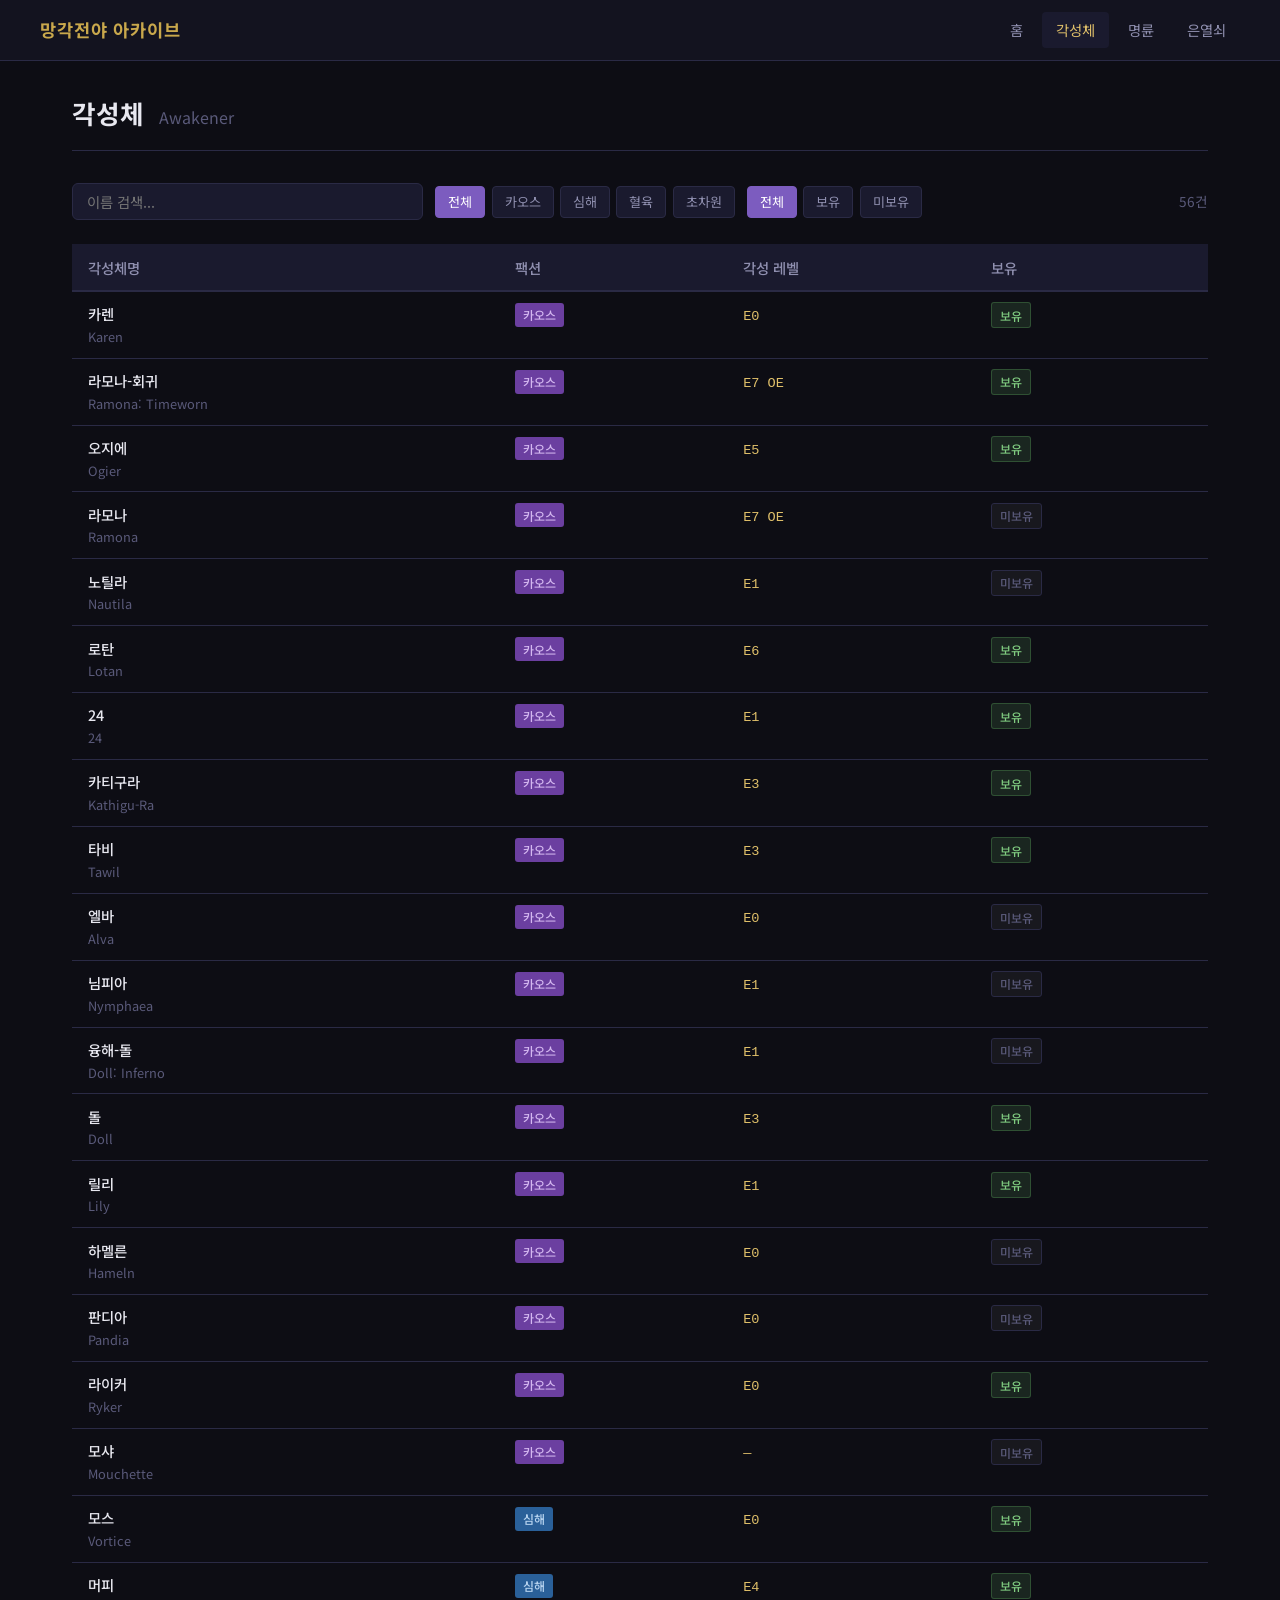
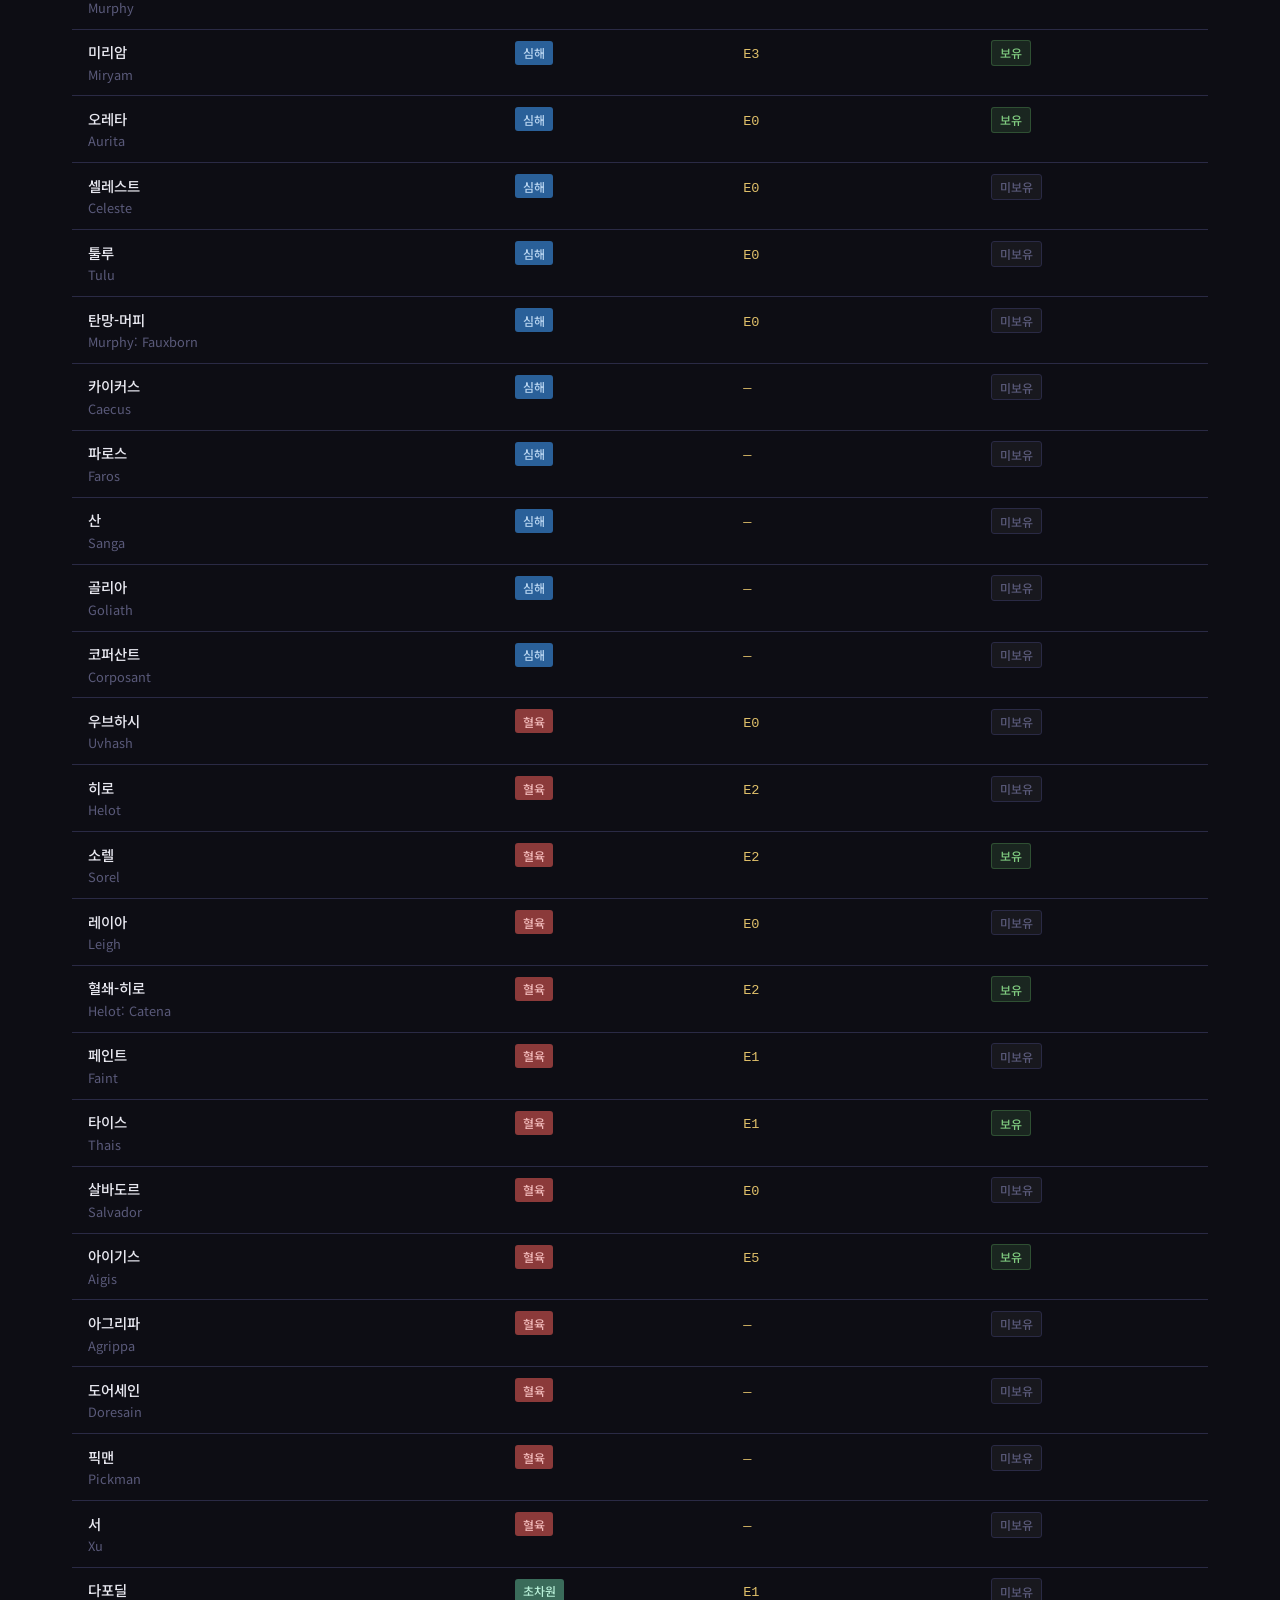
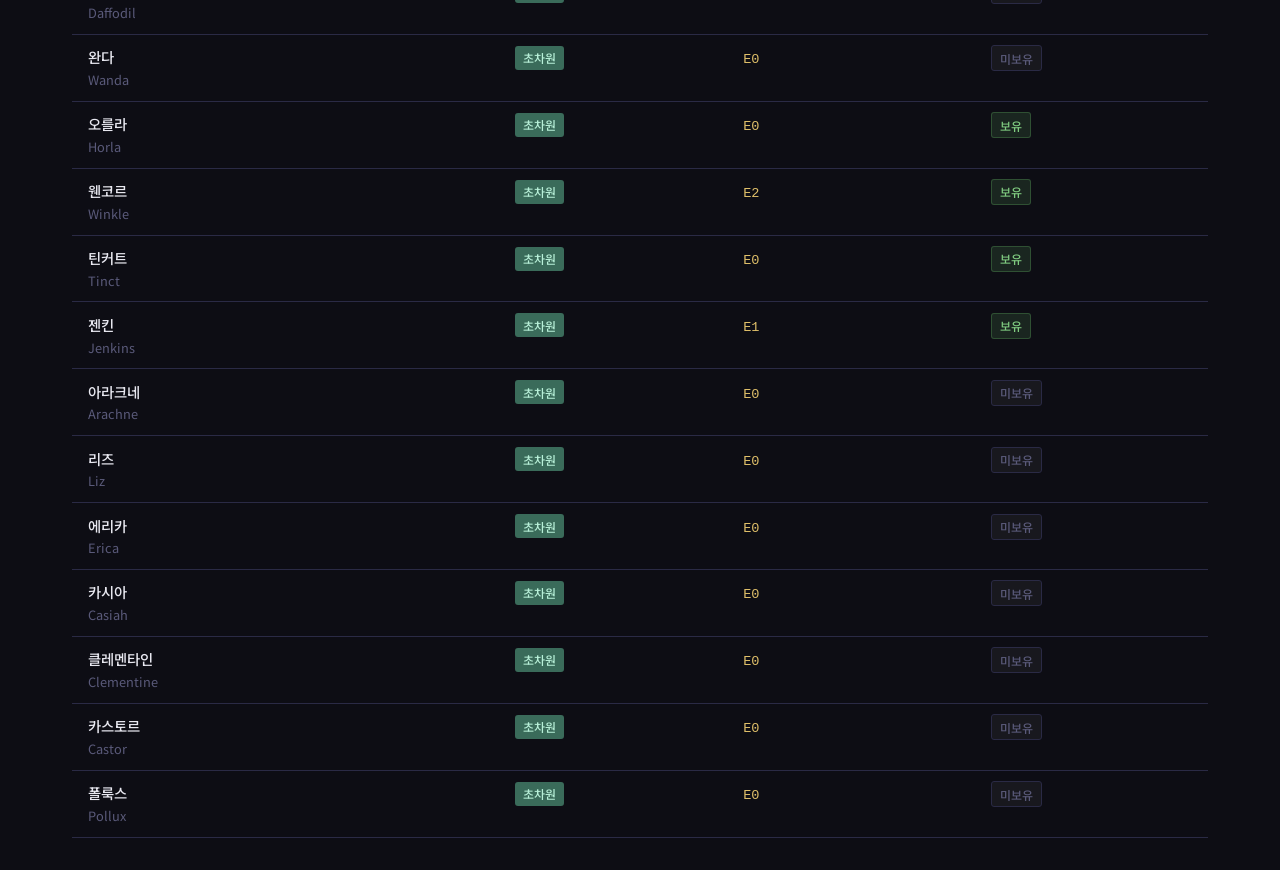
==== characters/index.html @ 93c53093 "INIT" ====
<!DOCTYPE html>
<html lang="ko">
<head>
  <meta charset="UTF-8">
  <meta name="viewport" content="width=device-width, initial-scale=1.0">
  <title>각성체 — 망각전야 아카이브</title>
  <link rel="stylesheet" href="../css/style.css">
</head>
<body>
  <header>
    <div class="header-inner">
      <a href="../index.html" class="site-title">망각전야 아카이브</a>
      <nav>
        <a href="../index.html">홈</a>
        <a href="../characters/index.html" class="active">각성체</a>
        <a href="../wheels/index.html">명륜</a>
        <a href="../keyflares/index.html">은열쇠</a>
      </nav>
    </div>
  </header>

  <main>
    <div class="page-header">
      <h1>각성체 <span>Awakener</span></h1>
    </div>

    <div class="filter-bar">
      <input type="text" id="search-input" placeholder="이름 검색...">
      <div class="filter-group faction-group">
        <button class="filter-btn active" data-value="all">전체</button>
        <button class="filter-btn" data-value="chaos">카오스</button>
        <button class="filter-btn" data-value="aequor">심해</button>
        <button class="filter-btn" data-value="caro">혈육</button>
        <button class="filter-btn" data-value="ultra">초차원</button>
      </div>
      <div class="filter-group owned-group">
        <button class="filter-btn active" data-value="all">전체</button>
        <button class="filter-btn" data-value="true">보유</button>
        <button class="filter-btn" data-value="false">미보유</button>
      </div>
      <span class="result-count" id="result-count"></span>
    </div>

    <div class="table-wrap">
      <table>
        <thead>
          <tr>
            <th>각성체명</th>
            <th>팩션</th>
            <th>각성 레벨</th>
            <th>보유</th>
          </tr>
        </thead>
        <tbody id="char-tbody"></tbody>
      </table>
    </div>
  </main>

  <script src="../data/characters.js"></script>
  <script src="../js/main.js"></script>
  <script>
    const tbody = document.getElementById('char-tbody');

    CHARACTERS.forEach(c => {
      const tr = document.createElement('tr');
      tr.dataset.faction = c.faction;
      tr.dataset.owned   = String(c.owned);

      const factionLabel = { chaos: '카오스', aequor: '심해', caro: '혈육', ultra: '초차원' }[c.faction];
      const factionTag   = `<span class="tag tag-${c.faction}">${factionLabel}</span>`;
      const ownedTag     = c.owned
        ? '<span class="tag tag-owned">보유</span>'
        : '<span class="tag tag-unowned">미보유</span>';

      tr.innerHTML = `
        <td>
          <div class="name-ko">${c.name}</div>
          <div class="name-en">${c.nameEn}</div>
        </td>
        <td>${factionTag}</td>
        <td><span class="enlighten">${c.enlighten}</span></td>
        <td>${ownedTag}</td>
      `;
      tbody.appendChild(tr);
    });

    setupSearch('search-input', 'char-tbody');
    setupFilterBtns('faction-group', 'char-tbody');
    setupFilterBtns('owned-group', 'char-tbody');
    applyFilters('char-tbody');
  </script>
</body>
</html>
---- css/style.css ----
@import url('https://fonts.googleapis.com/css2?family=Noto+Sans+KR:wght@300;400;500;700&display=swap');

:root {
  --bg-primary: #0d0d14;
  --bg-secondary: #13131f;
  --bg-card: #1a1a2e;
  --bg-card-hover: #1f1f38;
  --border-color: #2a2a45;
  --accent-purple: #7c5cbf;
  --accent-purple-light: #9b7de0;
  --accent-gold: #c9a84c;
  --accent-gold-light: #e0c06a;
  --text-primary: #e8e8f0;
  --text-secondary: #9090b0;
  --text-muted: #5a5a7a;
  --tag-chaos: #6b3fa0;
  --tag-aequor: #2a6099;
  --tag-caro: #8b3a3a;
  --tag-ultra: #3a6b5a;
  --tag-ssr: #c9a84c;
  --tag-sr: #8899aa;
  --tag-r: #7a8899;
}

* {
  margin: 0;
  padding: 0;
  box-sizing: border-box;
}

body {
  font-family: 'Noto Sans KR', sans-serif;
  background-color: var(--bg-primary);
  color: var(--text-primary);
  min-height: 100vh;
  line-height: 1.6;
}

a {
  color: inherit;
  text-decoration: none;
}

/* ── Header ── */
header {
  background: var(--bg-secondary);
  border-bottom: 1px solid var(--border-color);
  padding: 0 2rem;
  position: sticky;
  top: 0;
  z-index: 100;
}

.header-inner {
  max-width: 1200px;
  margin: 0 auto;
  display: flex;
  align-items: center;
  justify-content: space-between;
  height: 60px;
}

.site-title {
  font-size: 1.1rem;
  font-weight: 700;
  color: var(--accent-gold);
  letter-spacing: 0.05em;
}

nav {
  display: flex;
  gap: 0.25rem;
}

nav a {
  padding: 0.4rem 0.9rem;
  border-radius: 4px;
  font-size: 0.9rem;
  color: var(--text-secondary);
  transition: color 0.2s, background 0.2s;
}

nav a:hover,
nav a.active {
  color: var(--text-primary);
  background: var(--bg-card);
}

nav a.active {
  color: var(--accent-gold-light);
}

/* ── Main Layout ── */
main {
  max-width: 1200px;
  margin: 0 auto;
  padding: 2rem;
}

/* ── Page Header ── */
.page-header {
  margin-bottom: 2rem;
  padding-bottom: 1rem;
  border-bottom: 1px solid var(--border-color);
}

.page-header h1 {
  font-size: 1.6rem;
  font-weight: 700;
  color: var(--text-primary);
}

.page-header h1 span {
  font-size: 1rem;
  color: var(--text-muted);
  font-weight: 400;
  margin-left: 0.5rem;
}

/* ── Filters ── */
.filter-bar {
  display: flex;
  flex-wrap: wrap;
  gap: 0.75rem;
  margin-bottom: 1.5rem;
  align-items: center;
}

.filter-bar input[type="text"] {
  background: var(--bg-card);
  border: 1px solid var(--border-color);
  border-radius: 6px;
  color: var(--text-primary);
  font-family: inherit;
  font-size: 0.9rem;
  padding: 0.45rem 0.85rem;
  outline: none;
  min-width: 200px;
  transition: border-color 0.2s;
}

.filter-bar input[type="text"]:focus {
  border-color: var(--accent-purple);
}

.filter-group {
  display: flex;
  gap: 0.4rem;
  flex-wrap: wrap;
}

.filter-btn {
  background: var(--bg-card);
  border: 1px solid var(--border-color);
  border-radius: 4px;
  color: var(--text-secondary);
  cursor: pointer;
  font-family: inherit;
  font-size: 0.82rem;
  padding: 0.35rem 0.75rem;
  transition: all 0.2s;
}

.filter-btn:hover {
  border-color: var(--accent-purple);
  color: var(--text-primary);
}

.filter-btn.active {
  background: var(--accent-purple);
  border-color: var(--accent-purple);
  color: #fff;
}

.result-count {
  font-size: 0.85rem;
  color: var(--text-muted);
  margin-left: auto;
}

/* ── Table ── */
.table-wrap {
  overflow-x: auto;
}

table {
  width: 100%;
  border-collapse: collapse;
  font-size: 0.9rem;
}

thead tr {
  background: var(--bg-card);
  border-bottom: 2px solid var(--border-color);
}

thead th {
  color: var(--text-secondary);
  font-weight: 500;
  padding: 0.7rem 1rem;
  text-align: left;
  white-space: nowrap;
}

tbody tr {
  border-bottom: 1px solid var(--border-color);
  transition: background 0.15s;
}

tbody tr:hover {
  background: var(--bg-card-hover);
}

tbody td {
  padding: 0.65rem 1rem;
  vertical-align: top;
}

.name-ko {
  font-weight: 500;
  color: var(--text-primary);
}

.name-en {
  font-size: 0.8rem;
  color: var(--text-muted);
  margin-top: 0.1rem;
}

/* ── Tags / Badges ── */
.tag {
  display: inline-block;
  border-radius: 3px;
  font-size: 0.75rem;
  font-weight: 500;
  padding: 0.15rem 0.5rem;
  white-space: nowrap;
}

.tag-chaos   { background: var(--tag-chaos);  color: #d4b8f0; }
.tag-aequor  { background: var(--tag-aequor); color: #b8d4f0; }
.tag-caro    { background: var(--tag-caro);   color: #f0b8b8; }
.tag-ultra   { background: var(--tag-ultra);  color: #b8f0d8; }

.tag-ssr { background: rgba(201,168,76,0.2); color: var(--tag-ssr); border: 1px solid rgba(201,168,76,0.4); }
.tag-sr  { background: rgba(136,153,170,0.2); color: var(--tag-sr); border: 1px solid rgba(136,153,170,0.4); }
.tag-r   { background: rgba(122,136,153,0.15); color: var(--tag-r); border: 1px solid rgba(122,136,153,0.3); }

.tag-owned    { background: rgba(100,180,100,0.15); color: #80cc80; border: 1px solid rgba(100,180,100,0.3); }
.tag-unowned  { background: rgba(120,120,120,0.1);  color: var(--text-muted); border: 1px solid var(--border-color); }
.tag-exclusive { background: rgba(124,92,191,0.15); color: var(--accent-purple-light); border: 1px solid rgba(124,92,191,0.3); }

.enlighten {
  font-family: monospace;
  font-size: 0.85rem;
  color: var(--accent-gold-light);
  font-weight: 500;
}

.effect-text {
  font-size: 0.82rem;
  color: var(--text-secondary);
  line-height: 1.5;
  max-width: 500px;
}

/* ── Home ── */
.home-hero {
  text-align: center;
  padding: 4rem 2rem 3rem;
}

.home-hero h1 {
  font-size: 2.2rem;
  font-weight: 700;
  color: var(--accent-gold);
  margin-bottom: 0.5rem;
}

.home-hero p {
  color: var(--text-secondary);
  font-size: 1rem;
  margin-bottom: 0.25rem;
}

.home-cards {
  display: grid;
  grid-template-columns: repeat(auto-fit, minmax(260px, 1fr));
  gap: 1.25rem;
  max-width: 900px;
  margin: 2.5rem auto 0;
}

.home-card {
  background: var(--bg-card);
  border: 1px solid var(--border-color);
  border-radius: 8px;
  padding: 1.75rem 1.5rem;
  transition: border-color 0.2s, transform 0.2s;
  cursor: pointer;
}

.home-card:hover {
  border-color: var(--accent-purple);
  transform: translateY(-2px);
}

.home-card .card-icon {
  font-size: 1.8rem;
  margin-bottom: 0.75rem;
}

.home-card h2 {
  font-size: 1.1rem;
  font-weight: 700;
  color: var(--text-primary);
  margin-bottom: 0.25rem;
}

.home-card .card-en {
  font-size: 0.8rem;
  color: var(--text-muted);
  margin-bottom: 0.6rem;
}

.home-card p {
  font-size: 0.85rem;
  color: var(--text-secondary);
}

/* ── Hidden ── */
.hidden { display: none !important; }

/* ── Responsive ── */
@media (max-width: 768px) {
  header { padding: 0 1rem; }
  .header-inner { flex-wrap: wrap; height: auto; padding: 0.75rem 0; gap: 0.5rem; }
  nav a { padding: 0.3rem 0.6rem; font-size: 0.82rem; }
  main { padding: 1.25rem 1rem; }
  .page-header h1 { font-size: 1.3rem; }
  tbody td { padding: 0.55rem 0.75rem; }
  thead th { padding: 0.55rem 0.75rem; }
}
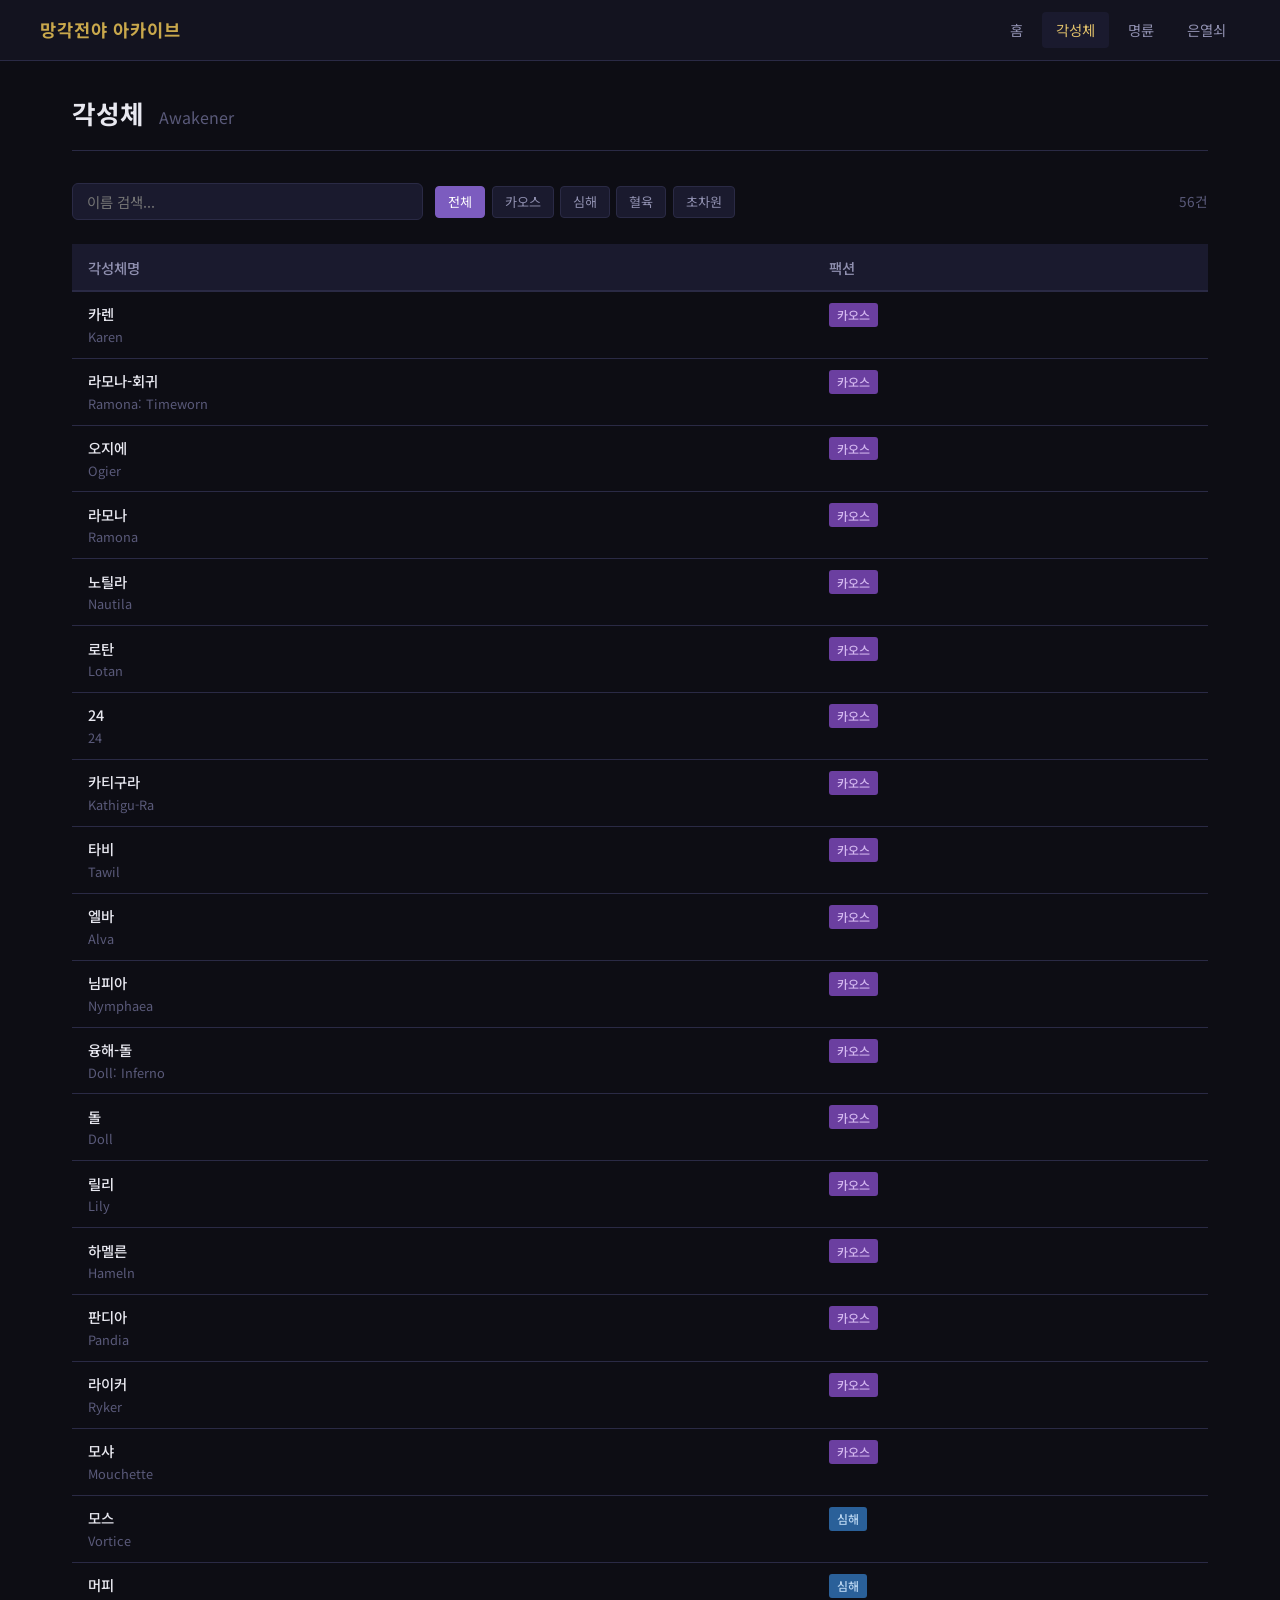
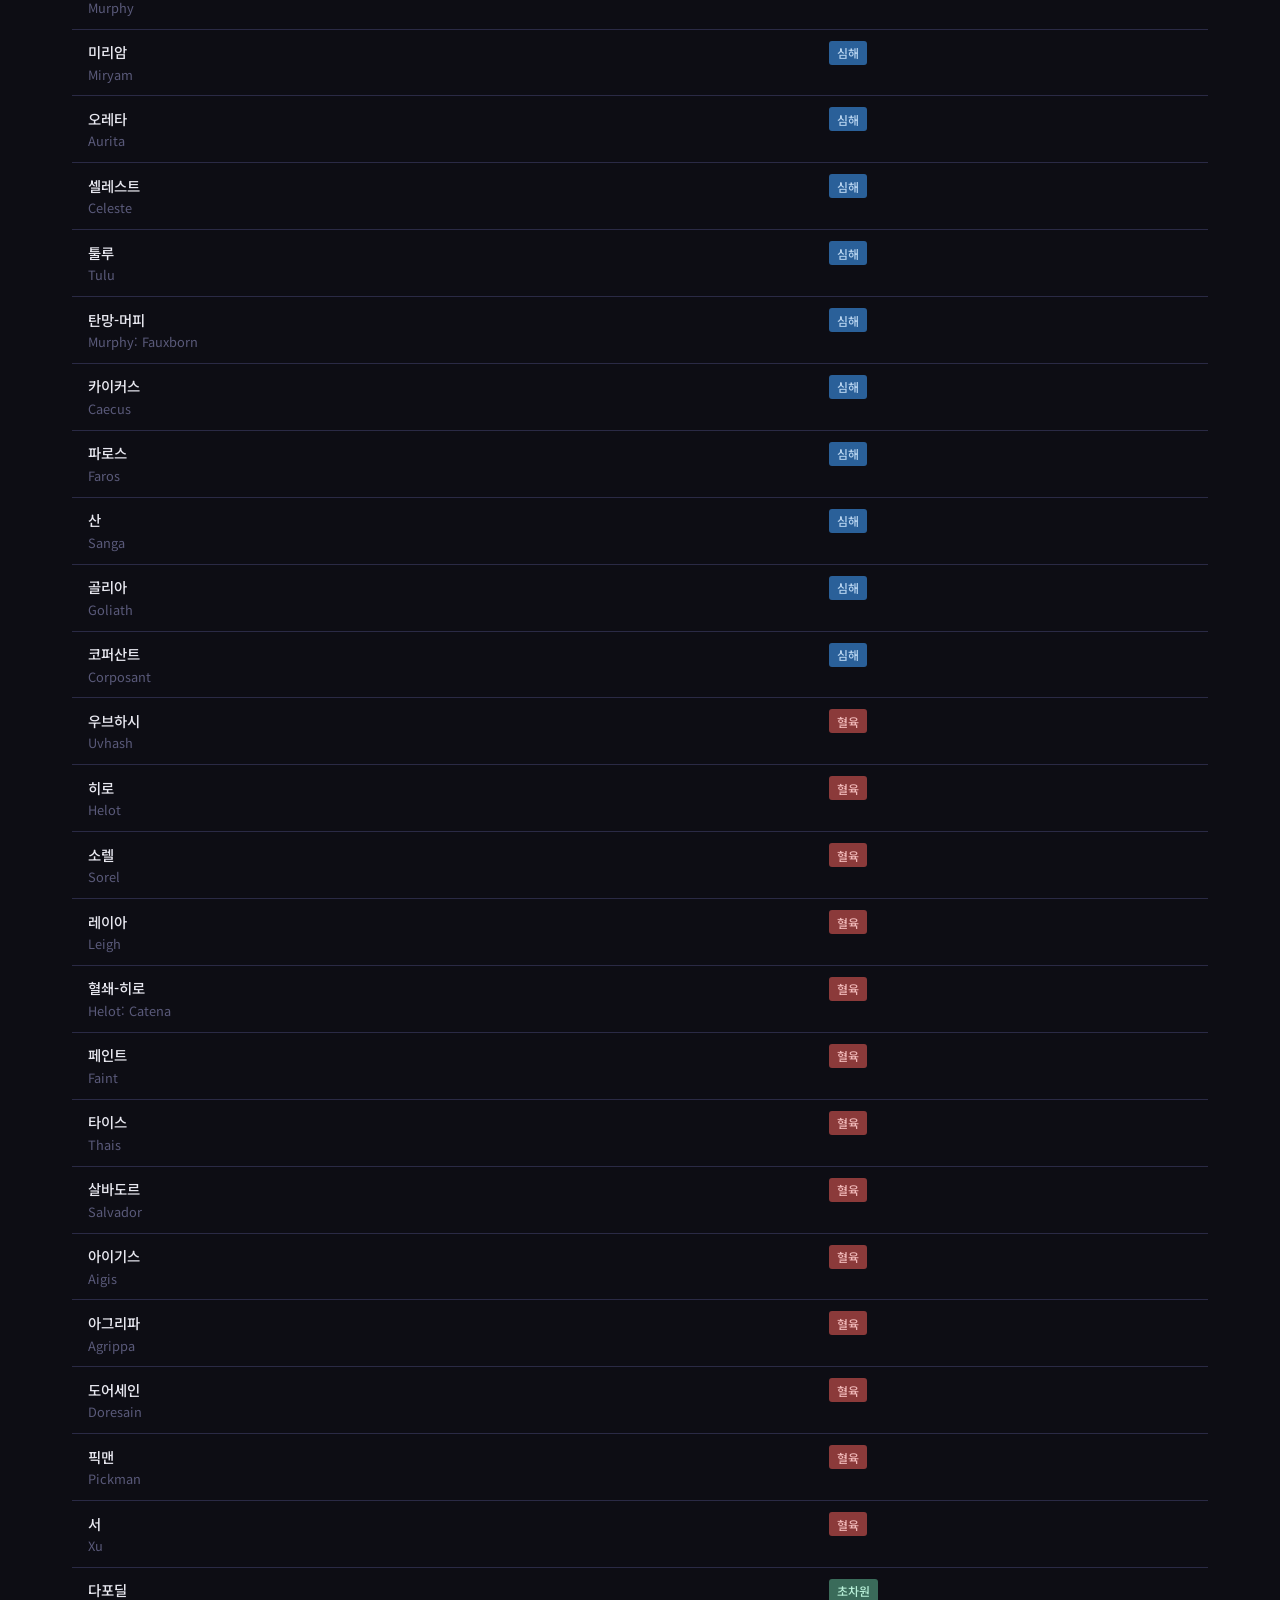
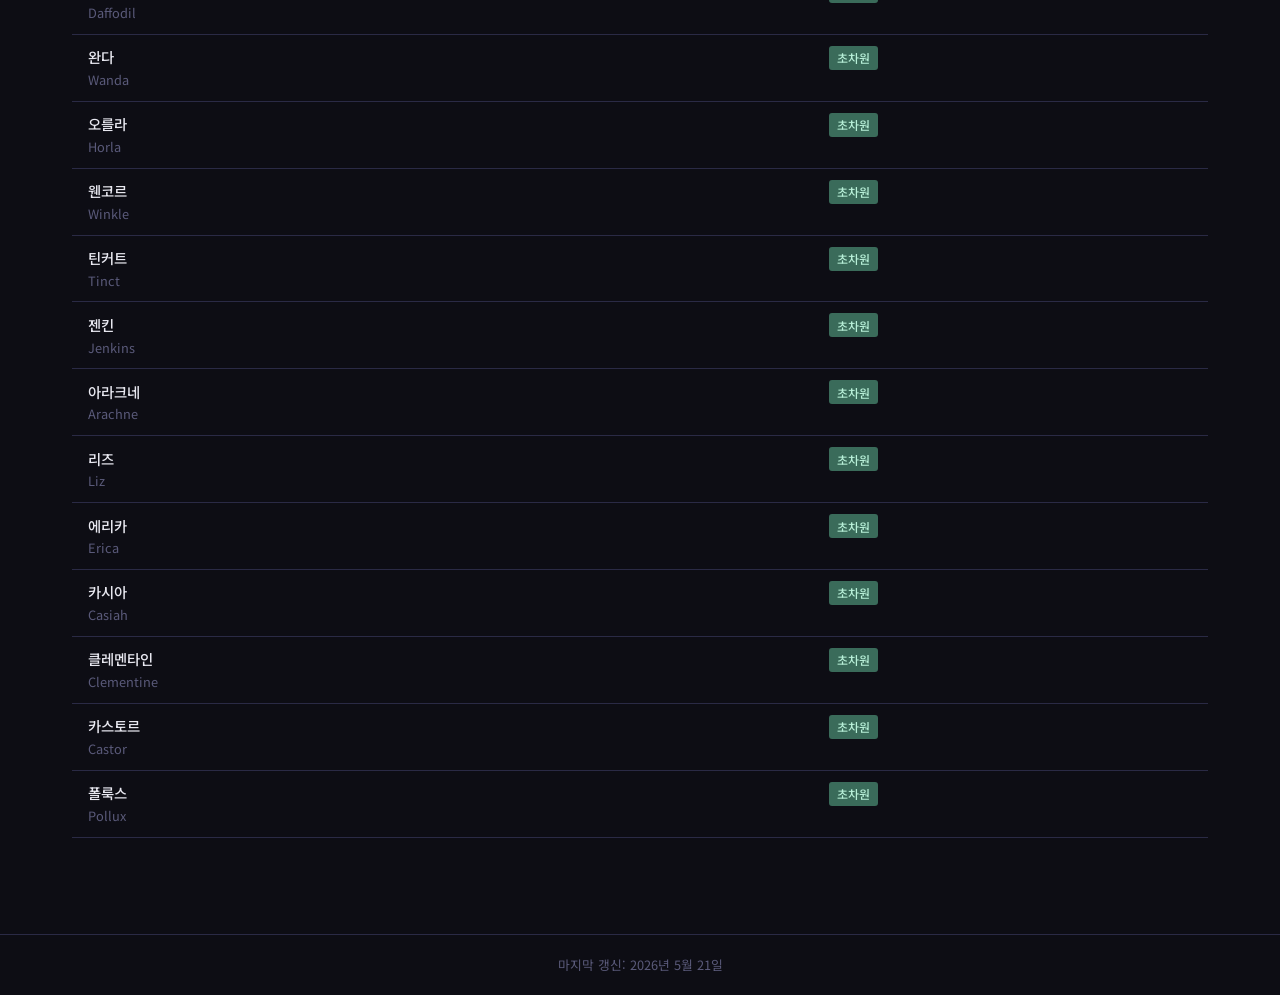
==== commit 5d44c760: "각성체/명륜/은열쇠 목록 페이지 구축 및 데이터 정리 - 각성체, 명륜, 은열쇠 목록 HTML 페이지 및 데이터 파일 작성 - 모든 효과 텍스트 한글 용어로 통일 (광기, 산출력," ====
--- a/characters/index.html
+++ b/characters/index.html
@@ -33,11 +33,6 @@
         <button class="filter-btn" data-value="caro">혈육</button>
         <button class="filter-btn" data-value="ultra">초차원</button>
       </div>
-      <div class="filter-group owned-group">
-        <button class="filter-btn active" data-value="all">전체</button>
-        <button class="filter-btn" data-value="true">보유</button>
-        <button class="filter-btn" data-value="false">미보유</button>
-      </div>
       <span class="result-count" id="result-count"></span>
     </div>
 
@@ -47,8 +42,6 @@
           <tr>
             <th>각성체명</th>
             <th>팩션</th>
-            <th>각성 레벨</th>
-            <th>보유</th>
           </tr>
         </thead>
         <tbody id="char-tbody"></tbody>
@@ -56,6 +49,9 @@
     </div>
   </main>
 
+  <footer>
+    마지막 갱신: 2026년 5월 21일
+  </footer>
   <script src="../data/characters.js"></script>
   <script src="../js/main.js"></script>
   <script>
@@ -64,13 +60,9 @@
     CHARACTERS.forEach(c => {
       const tr = document.createElement('tr');
       tr.dataset.faction = c.faction;
-      tr.dataset.owned   = String(c.owned);
 
       const factionLabel = { chaos: '카오스', aequor: '심해', caro: '혈육', ultra: '초차원' }[c.faction];
       const factionTag   = `<span class="tag tag-${c.faction}">${factionLabel}</span>`;
-      const ownedTag     = c.owned
-        ? '<span class="tag tag-owned">보유</span>'
-        : '<span class="tag tag-unowned">미보유</span>';
 
       tr.innerHTML = `
         <td>
@@ -78,15 +70,12 @@
           <div class="name-en">${c.nameEn}</div>
         </td>
         <td>${factionTag}</td>
-        <td><span class="enlighten">${c.enlighten}</span></td>
-        <td>${ownedTag}</td>
       `;
       tbody.appendChild(tr);
     });
 
     setupSearch('search-input', 'char-tbody');
     setupFilterBtns('faction-group', 'char-tbody');
-    setupFilterBtns('owned-group', 'char-tbody');
     applyFilters('char-tbody');
   </script>
 </body>
--- a/css/style.css
+++ b/css/style.css
@@ -246,8 +246,6 @@
 .tag-sr  { background: rgba(136,153,170,0.2); color: var(--tag-sr); border: 1px solid rgba(136,153,170,0.4); }
 .tag-r   { background: rgba(122,136,153,0.15); color: var(--tag-r); border: 1px solid rgba(122,136,153,0.3); }
 
-.tag-owned    { background: rgba(100,180,100,0.15); color: #80cc80; border: 1px solid rgba(100,180,100,0.3); }
-.tag-unowned  { background: rgba(120,120,120,0.1);  color: var(--text-muted); border: 1px solid var(--border-color); }
 .tag-exclusive { background: rgba(124,92,191,0.15); color: var(--accent-purple-light); border: 1px solid rgba(124,92,191,0.3); }
 
 .enlighten {
@@ -326,6 +324,16 @@
 .home-card p {
   font-size: 0.85rem;
   color: var(--text-secondary);
+}
+
+/* ── Footer ── */
+footer {
+  margin-top: 4rem;
+  padding: 1.25rem 2rem;
+  border-top: 1px solid var(--border-color);
+  text-align: center;
+  font-size: 0.8rem;
+  color: var(--text-muted);
 }
 
 /* ── Hidden ── */
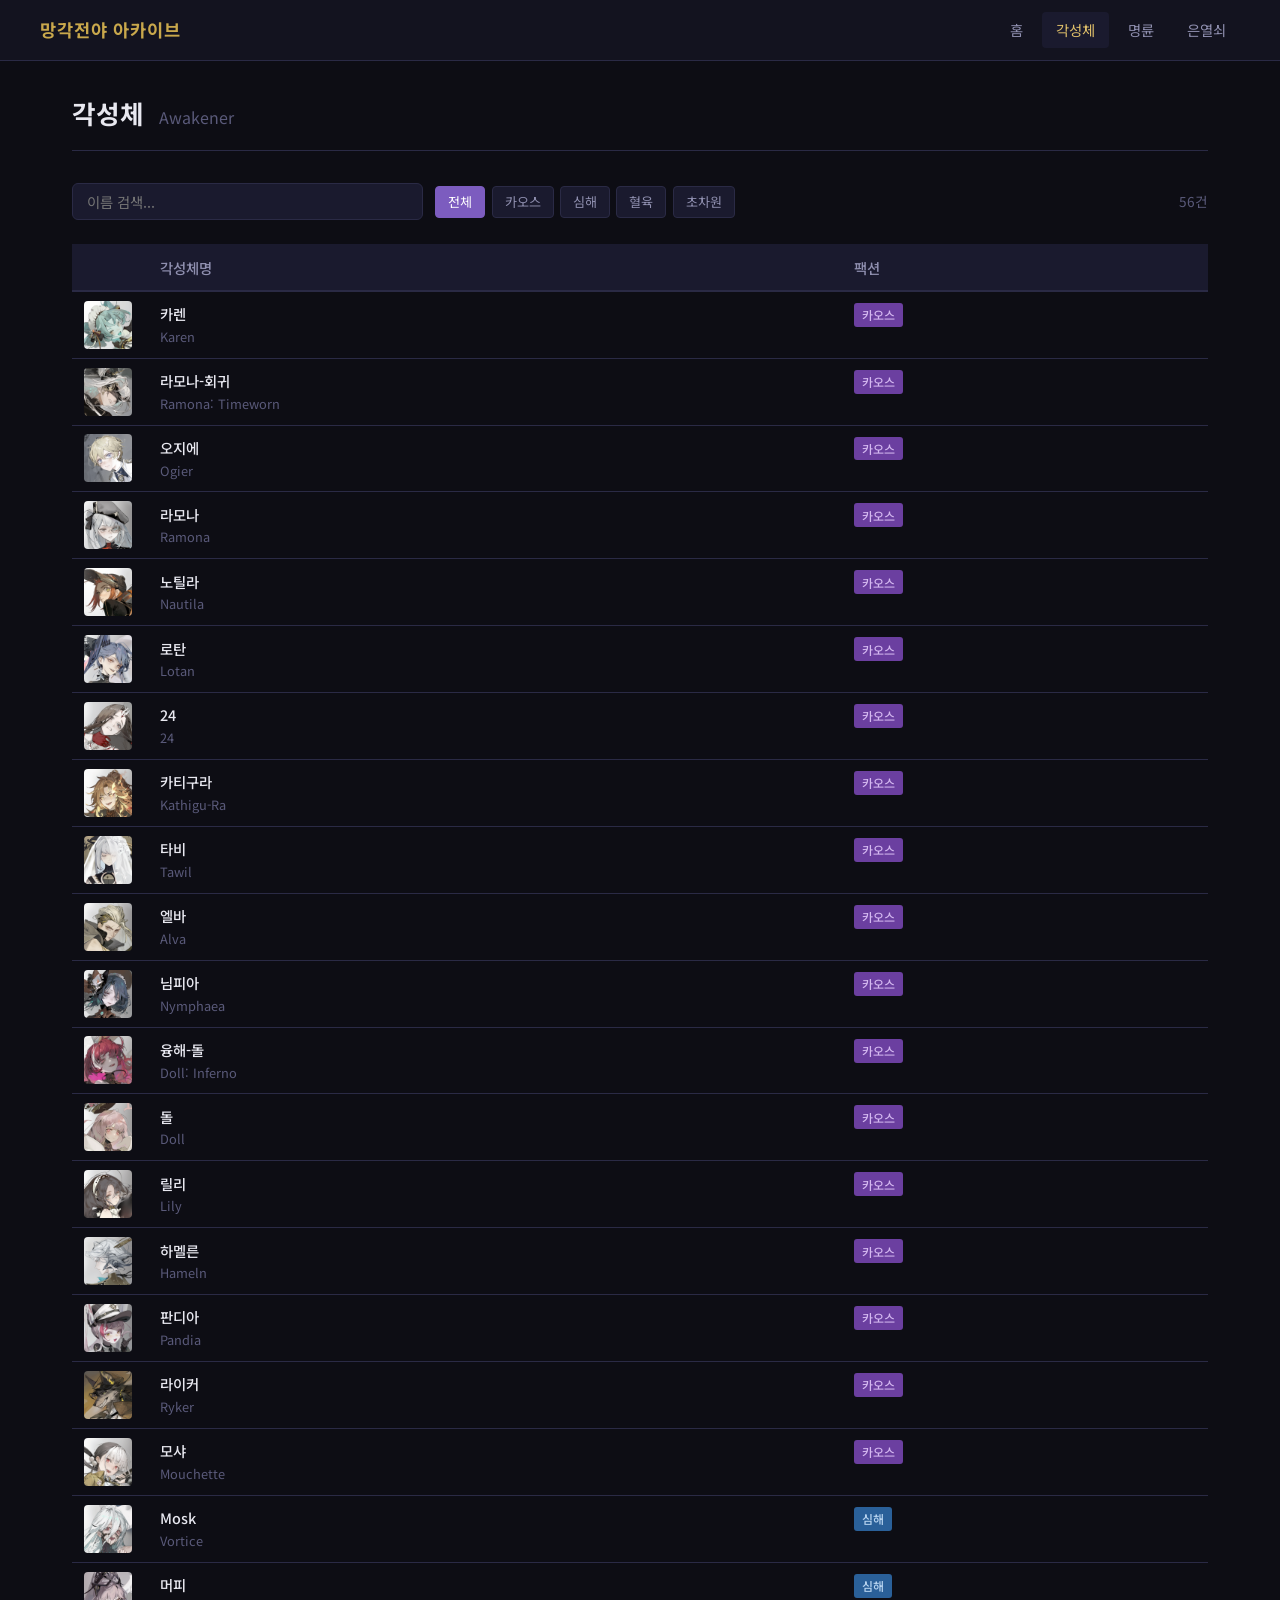
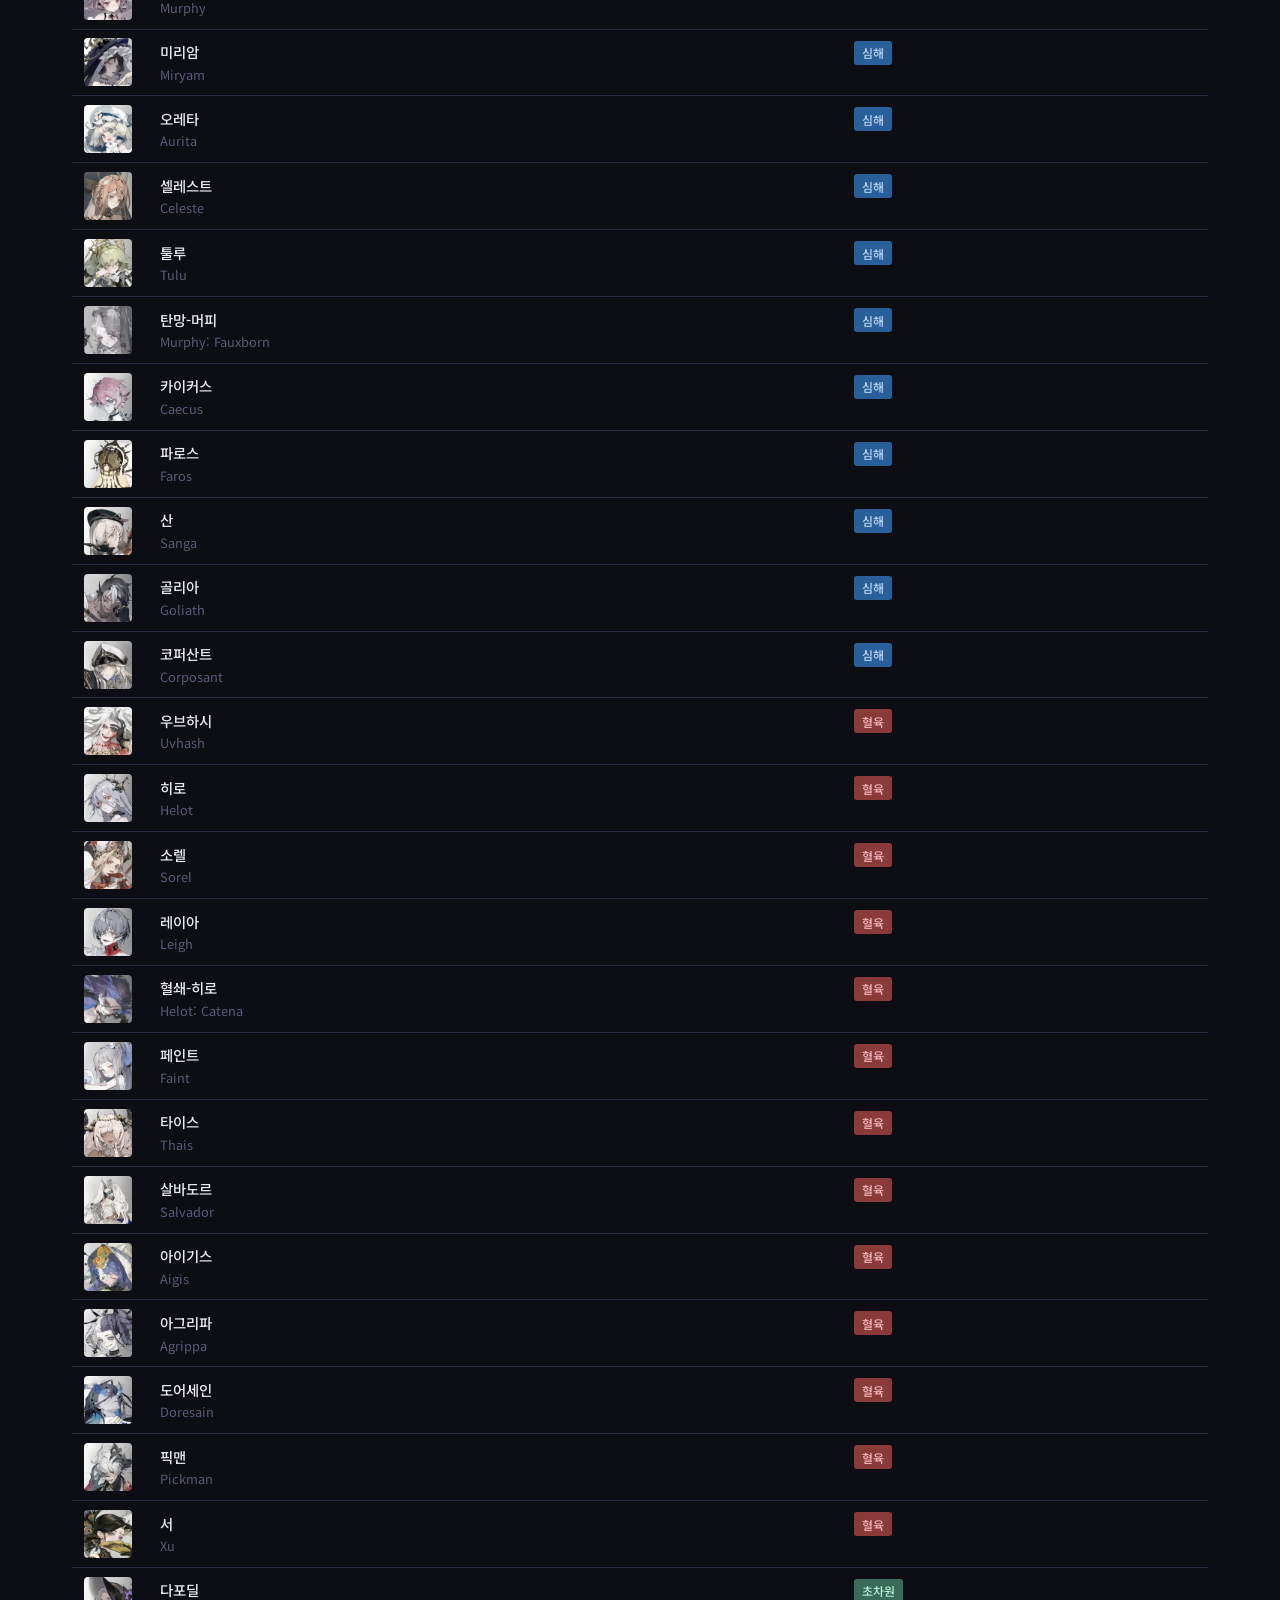
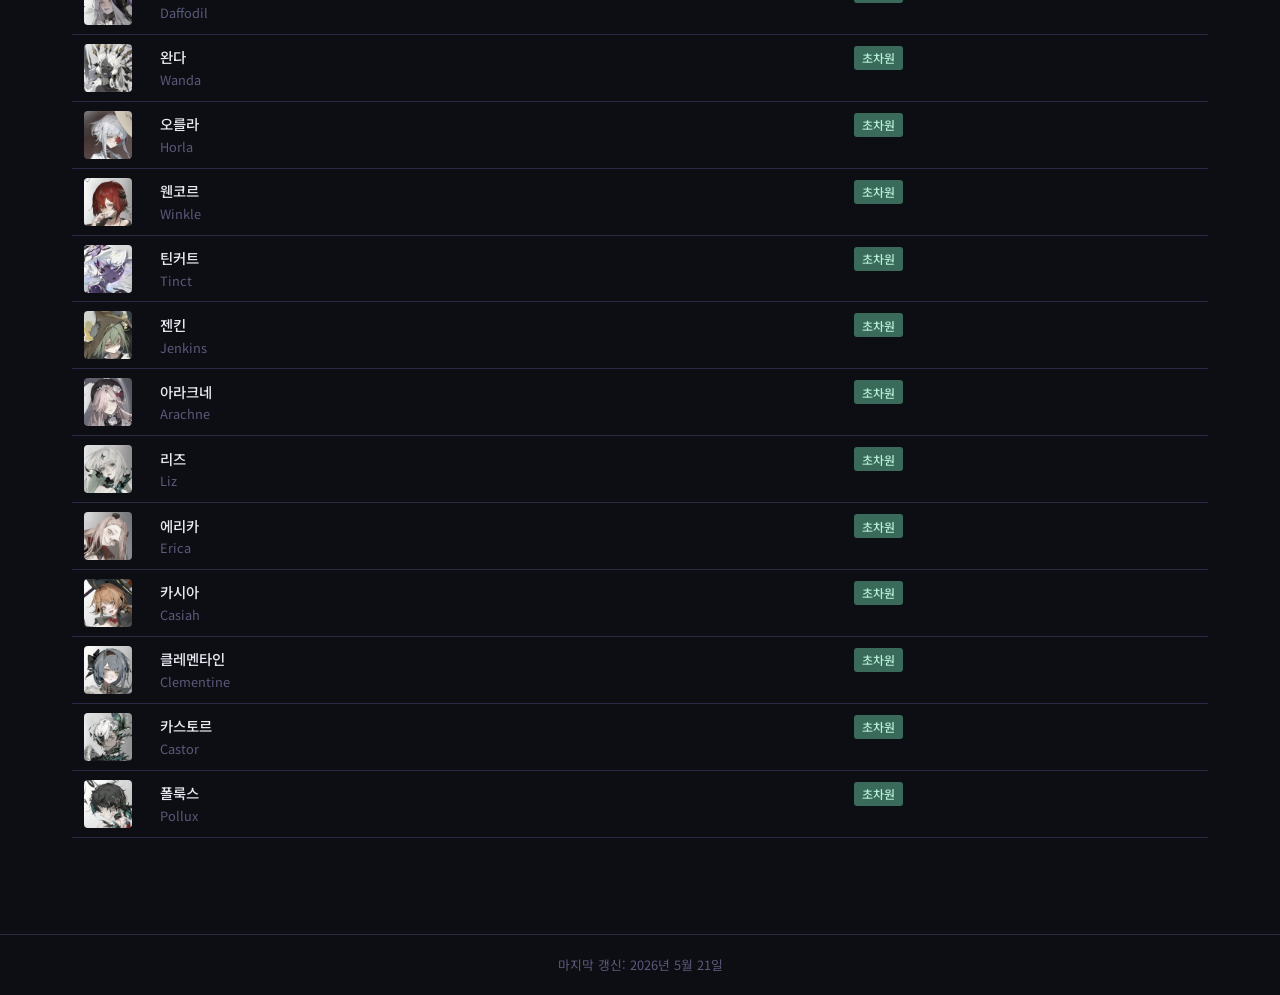
==== commit 39b25c72: "명륜 상세 패널 구현 및 전체 detail 데이터 입력, 각성체 아이콘 추가 - 명륜 상세 패널 (슬라이드인) 구현: 메인 스탯, 서브 효과 E0~E3, 고정 효과 표시 - 명륜 " ====
--- a/characters/index.html
+++ b/characters/index.html
@@ -4,6 +4,7 @@
   <meta charset="UTF-8">
   <meta name="viewport" content="width=device-width, initial-scale=1.0">
   <title>각성체 — 망각전야 아카이브</title>
+  <link rel="icon" href="../favicon.ico">
   <link rel="stylesheet" href="../css/style.css">
 </head>
 <body>
@@ -40,6 +41,7 @@
       <table>
         <thead>
           <tr>
+            <th class="icon-cell"></th>
             <th>각성체명</th>
             <th>팩션</th>
           </tr>
@@ -57,14 +59,24 @@
   <script>
     const tbody = document.getElementById('char-tbody');
 
+    function toIconFilename(nameEn) {
+      return nameEn.toLowerCase().replace(/[:']/g, '').replace(/\s+/g, '-');
+    }
+
     CHARACTERS.forEach(c => {
       const tr = document.createElement('tr');
       tr.dataset.faction = c.faction;
 
       const factionLabel = { chaos: '카오스', aequor: '심해', caro: '혈육', ultra: '초차원' }[c.faction];
       const factionTag   = `<span class="tag tag-${c.faction}">${factionLabel}</span>`;
+      const iconFile     = toIconFilename(c.nameEn);
 
       tr.innerHTML = `
+        <td class="icon-cell">
+          <img src="../assets/characters/${iconFile}.png"
+               class="char-icon" alt="${c.name}"
+               onerror="this.outerHTML='<div class=\\'char-icon-placeholder\\'></div>'">
+        </td>
         <td>
           <div class="name-ko">${c.name}</div>
           <div class="name-en">${c.nameEn}</div>
--- a/css/style.css
+++ b/css/style.css
@@ -336,6 +336,152 @@
   color: var(--text-muted);
 }
 
+/* ── Character Icon ── */
+.icon-cell {
+  width: 64px;
+  padding: 0.4rem 0.75rem !important;
+  vertical-align: middle;
+}
+
+.char-icon {
+  width: 48px;
+  height: 48px;
+  border-radius: 4px;
+  object-fit: cover;
+  display: block;
+}
+
+.char-icon-placeholder {
+  width: 48px;
+  height: 48px;
+  border-radius: 4px;
+  background: var(--bg-card);
+  border: 1px solid var(--border-color);
+  display: block;
+}
+
+/* ── Detail Panel ── */
+.panel-overlay {
+  display: none;
+  position: fixed;
+  inset: 0;
+  background: rgba(0, 0, 0, 0.55);
+  z-index: 200;
+}
+.panel-overlay.open { display: block; }
+
+.detail-panel {
+  position: fixed;
+  top: 0;
+  right: -440px;
+  width: 420px;
+  max-width: 100vw;
+  height: 100vh;
+  background: var(--bg-secondary);
+  border-left: 1px solid var(--border-color);
+  z-index: 201;
+  overflow-y: auto;
+  transition: right 0.25s ease;
+  padding: 1.5rem;
+}
+.detail-panel.open { right: 0; }
+
+.panel-close {
+  position: absolute;
+  top: 1rem;
+  right: 1rem;
+  background: none;
+  border: none;
+  color: var(--text-secondary);
+  font-size: 1rem;
+  cursor: pointer;
+  padding: 0.3rem 0.55rem;
+  border-radius: 4px;
+  font-family: inherit;
+  transition: all 0.15s;
+}
+.panel-close:hover { color: var(--text-primary); background: var(--bg-card); }
+
+.panel-title {
+  font-size: 1.15rem;
+  font-weight: 700;
+  color: var(--text-primary);
+  padding-right: 2.5rem;
+  margin-bottom: 0.2rem;
+}
+.panel-title-en {
+  font-size: 0.82rem;
+  color: var(--text-muted);
+  margin-bottom: 0.75rem;
+}
+.panel-tags { display: flex; gap: 0.4rem; flex-wrap: wrap; margin-bottom: 1.5rem; }
+
+.panel-section { margin-bottom: 1.5rem; }
+.panel-section-title {
+  font-size: 0.72rem;
+  font-weight: 600;
+  color: var(--text-muted);
+  text-transform: uppercase;
+  letter-spacing: 0.08em;
+  margin-bottom: 0.6rem;
+  padding-bottom: 0.35rem;
+  border-bottom: 1px solid var(--border-color);
+}
+
+.main-stat-value {
+  font-size: 0.95rem;
+  color: var(--accent-gold-light);
+  font-weight: 500;
+}
+
+.subeffect-item { margin-bottom: 0.85rem; }
+.subeffect-desc {
+  font-size: 0.84rem;
+  color: var(--text-secondary);
+  line-height: 1.45;
+  margin-bottom: 0.35rem;
+}
+.subeffect-values { display: flex; gap: 0; }
+.subeffect-val {
+  flex: 1;
+  display: flex;
+  flex-direction: column;
+  align-items: center;
+  padding: 0.3rem 0.2rem;
+  background: var(--bg-card);
+  border: 1px solid var(--border-color);
+  font-size: 0.82rem;
+  font-weight: 600;
+  color: var(--accent-purple-light);
+}
+.subeffect-val:not(:first-child) { border-left: none; }
+.subeffect-val:first-child { border-radius: 3px 0 0 3px; }
+.subeffect-val:last-child  { border-radius: 0 3px 3px 0; }
+.val-label {
+  font-size: 0.65rem;
+  font-weight: 400;
+  color: var(--text-muted);
+  margin-bottom: 0.15rem;
+}
+
+.fixed-effect-item {
+  font-size: 0.84rem;
+  color: var(--text-secondary);
+  line-height: 1.5;
+  padding: 0.35rem 0;
+  border-bottom: 1px solid var(--border-color);
+}
+.fixed-effect-item:last-child { border-bottom: none; }
+.fixed-effect-item::before { content: '•  '; color: var(--text-muted); }
+
+.tr-clickable { cursor: pointer; }
+.tr-clickable td:first-child .name-ko::after {
+  content: ' ›';
+  color: var(--accent-purple-light);
+  font-weight: 400;
+  opacity: 0.7;
+}
+
 /* ── Hidden ── */
 .hidden { display: none !important; }
 
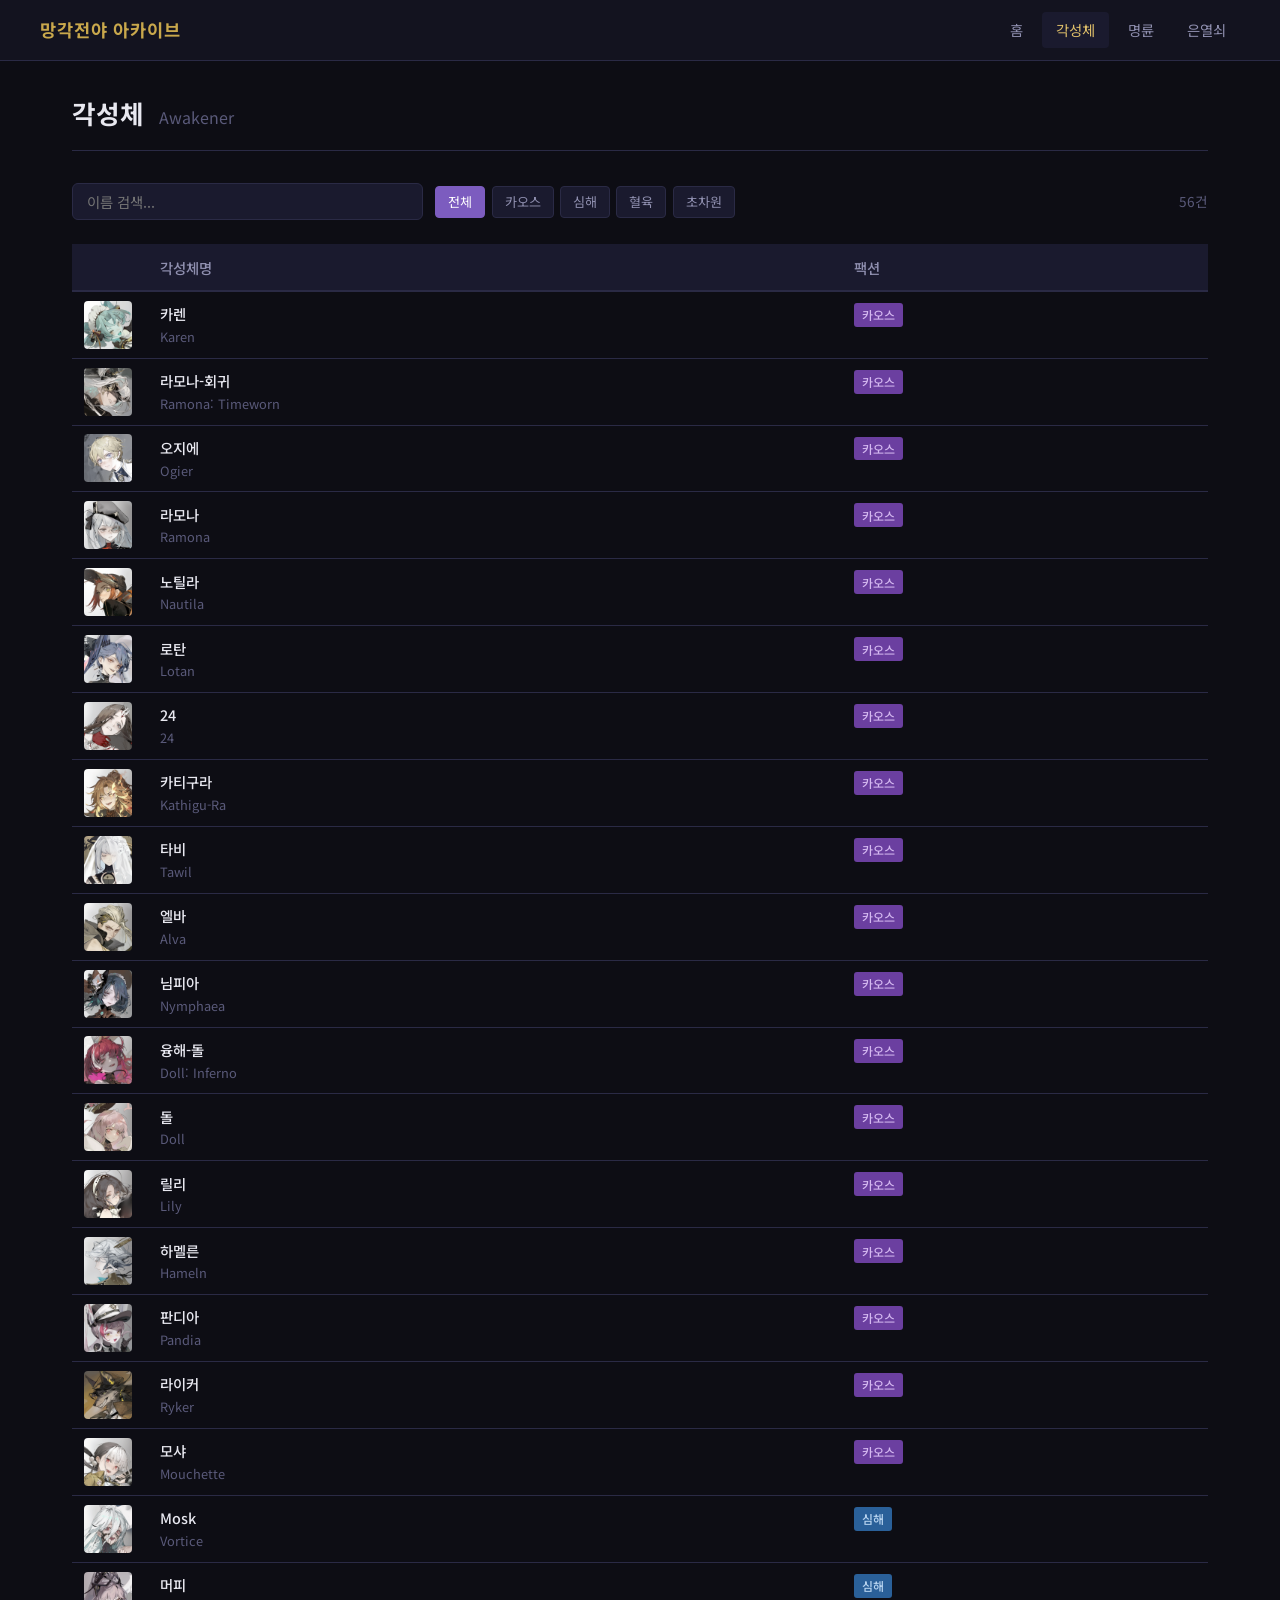
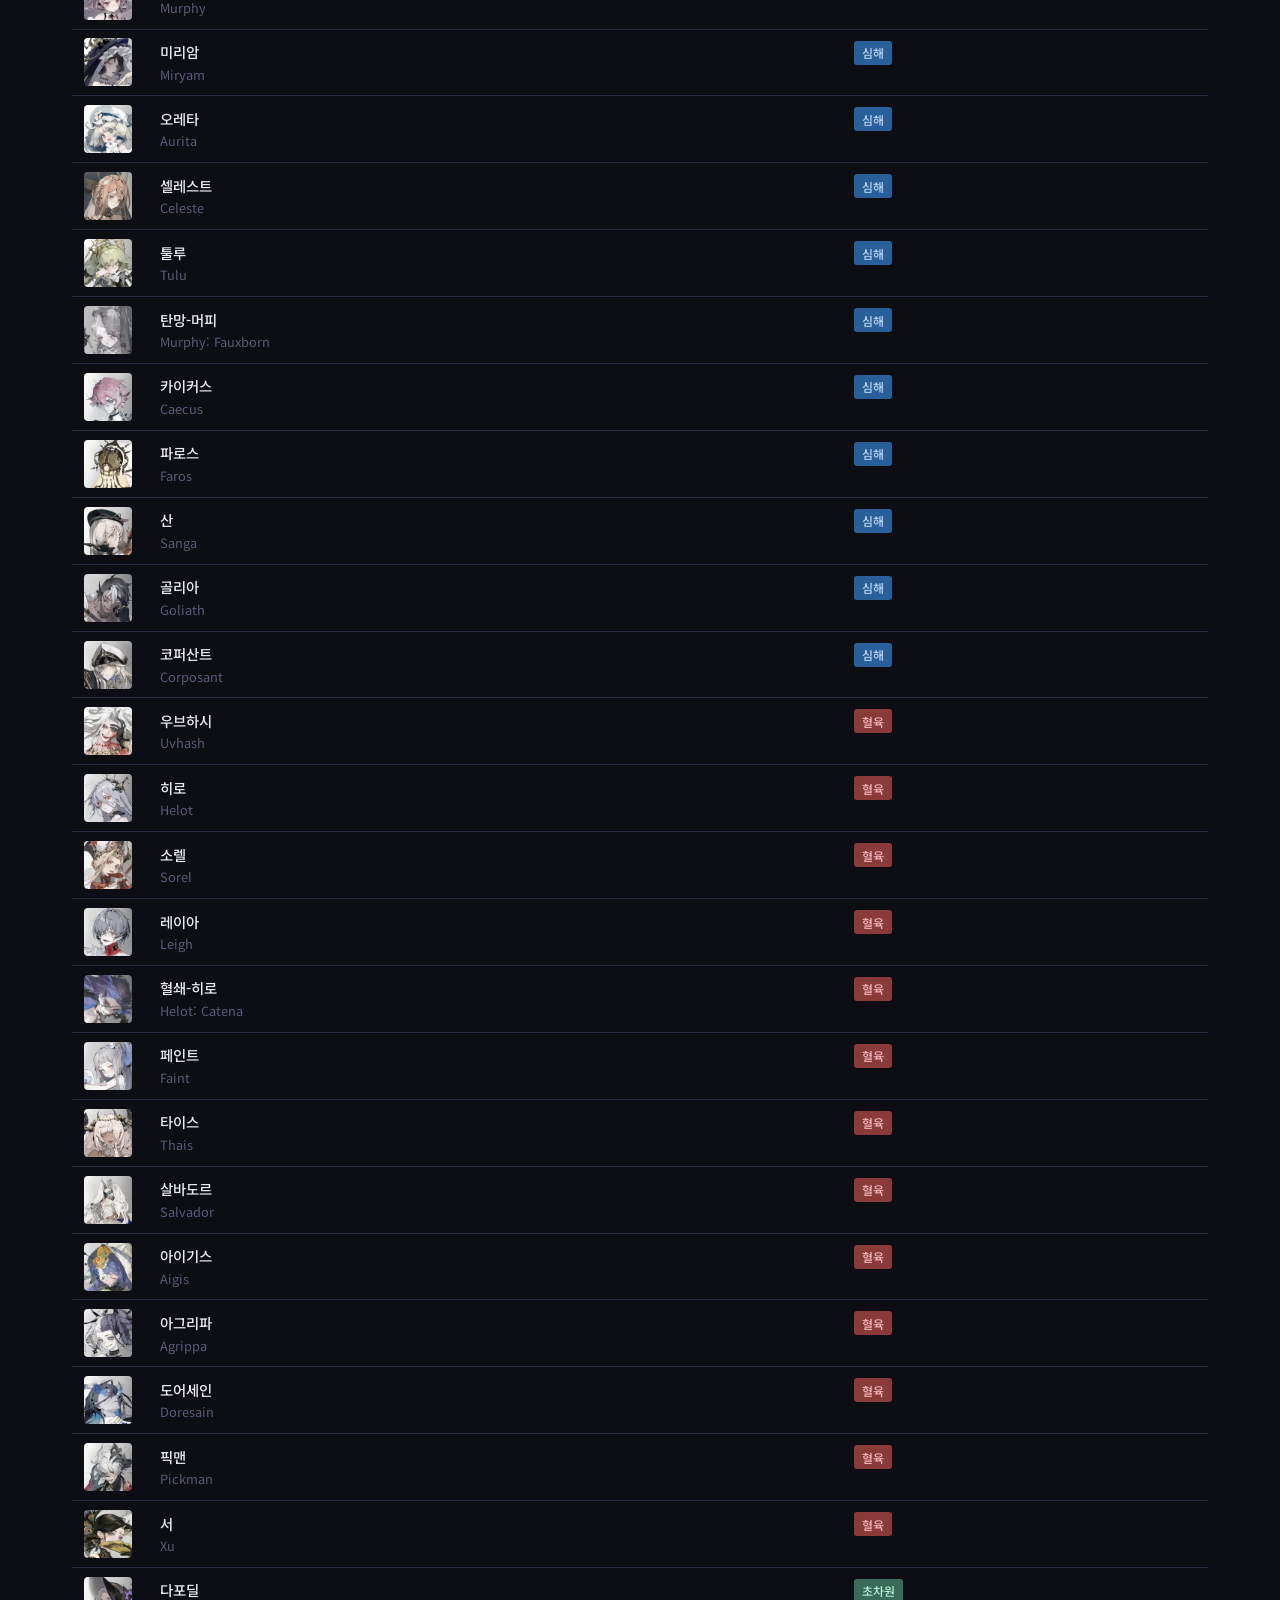
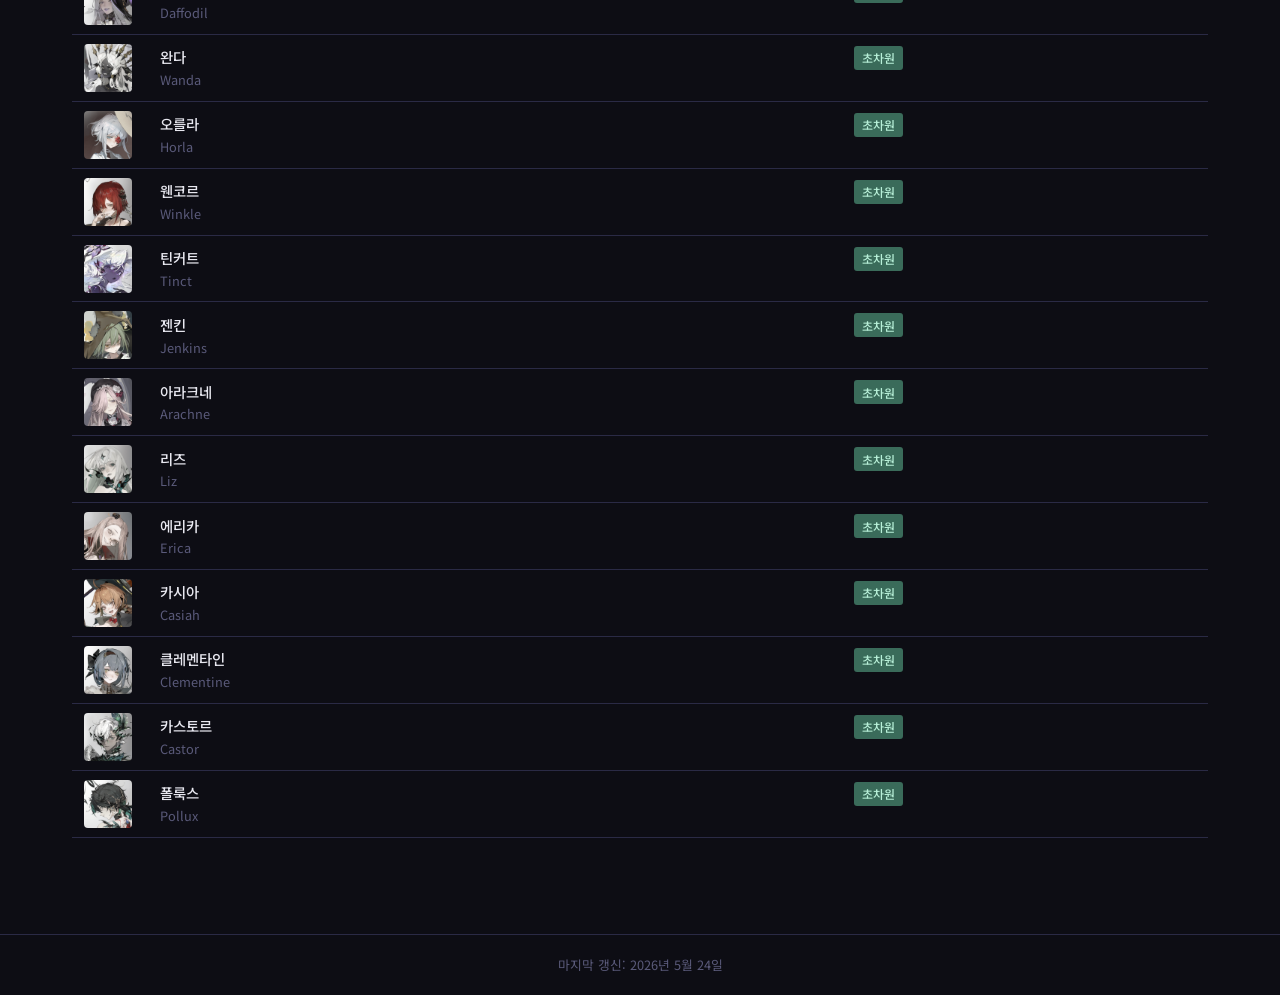
==== commit 9dad63d0: "샘플 데이터 조정 및 캐릭터 상세 페이지 UI 추가" ====
--- a/characters/index.html
+++ b/characters/index.html
@@ -52,12 +52,139 @@
   </main>
 
   <footer>
-    마지막 갱신: 2026년 5월 21일
+    마지막 갱신: 2026년 5월 24일
   </footer>
-  <script src="../data/characters.js"></script>
-  <script src="../js/main.js"></script>
+
+  <div class="panel-overlay" id="panel-overlay"></div>
+  <aside class="detail-panel panel-wide" id="detail-panel">
+    <button class="panel-close" id="panel-close">✕</button>
+    <div id="panel-content"></div>
+  </aside>
+
+  <script src="../data/characters.js?v=20260524"></script>
+  <script src="../js/main.js?v=20260524"></script>
   <script>
-    const tbody = document.getElementById('char-tbody');
+    const tbody   = document.getElementById('char-tbody');
+    const overlay = document.getElementById('panel-overlay');
+    const panel   = document.getElementById('detail-panel');
+    const content = document.getElementById('panel-content');
+
+    function closePanel() {
+      panel.classList.remove('open');
+      overlay.classList.remove('open');
+    }
+
+    function openPanel(c) {
+      const d = c.detail;
+      const factionLabel = { chaos: '카오스', aequor: '심해', caro: '혈육', ultra: '초차원' }[c.faction];
+      const factionTag = `<span class="tag tag-${c.faction}">${factionLabel}</span>`;
+      const typeKey = { '공격': 'atk', '방어': 'def', '보조': 'sup' }[d.type];
+      const typeTag = `<span class="tag tag-${typeKey}">${d.type}</span>`;
+
+      let html = `
+        <div class="panel-title">${c.name}</div>
+        <div class="panel-title-en">${c.nameEn}</div>
+        <div class="panel-tags">${factionTag}${typeTag}</div>
+        <div class="panel-aliemus">기본 광기 <strong>${d.baseAliemus}</strong></div>
+      `;
+
+      // 레벨 스탯
+      html += `
+        <div class="panel-section">
+          <div class="panel-section-title">레벨 스탯</div>
+          <table class="char-stat-table">
+            <thead><tr><th>Lv</th><th>체질</th><th>공격</th><th>방어</th></tr></thead>
+            <tbody>${d.stats.map(([lv, con, atk, def]) =>
+              `<tr><td class="stat-lv">${lv}</td><td>${con}</td><td>${atk}</td><td>${def}</td></tr>`
+            ).join('')}</tbody>
+          </table>
+        </div>
+      `;
+
+      // 승격
+      const p0 = d.promotion[0];
+      html += `
+        <div class="panel-section">
+          <div class="panel-section-title">승격</div>
+          <table class="promo-table">
+            <thead><tr><th>구간</th><th>${p0.stats[0][0]}</th><th>${p0.stats[1][0]}</th></tr></thead>
+            <tbody>${d.promotion.map(p =>
+              `<tr>
+                <td class="promo-range">Lv.${p.range}</td>
+                <td>${p.stats[0][1]} → ${p.stats[0][2]}</td>
+                <td>${p.stats[1][1]} → ${p.stats[1][2]}</td>
+              </tr>`
+            ).join('')}</tbody>
+          </table>
+        </div>
+      `;
+
+      // 광기 폭발
+      html += `
+        <div class="panel-section">
+          <div class="panel-section-title">광기 폭발</div>
+          <div class="card-item">
+            <div class="card-header"><span class="card-name">${d.exalt.name}</span></div>
+            <div class="card-desc">${d.exalt.desc}</div>
+          </div>
+        </div>
+      `;
+
+      // 카드
+      html += `<div class="panel-section"><div class="panel-section-title">카드</div>`;
+      d.cards.forEach(card => {
+        const tagsHtml = card.tags.map(t => `<span class="card-tag">${t}</span>`).join('');
+        html += `
+          <div class="card-item">
+            <div class="card-header">
+              <span class="card-name">${card.name}</span>
+              <span class="card-cost">산출력 ${card.cost}</span>
+              ${tagsHtml}
+            </div>
+            <div class="card-desc">${card.desc}</div>
+          </div>
+        `;
+      });
+      html += `</div>`;
+
+      // 각성
+      html += `<div class="panel-section"><div class="panel-section-title">각성</div>`;
+      d.enlighten.forEach(e => {
+        html += `
+          <div class="enlighten-row">
+            <span class="enlighten-badge">${e.stage}</span>
+            <div class="enlighten-info">
+              <div class="enlighten-skill-name">${e.name}</div>
+              <div class="enlighten-effect">${e.effect}</div>
+            </div>
+          </div>
+        `;
+      });
+      html += `</div>`;
+
+      // 특성
+      html += `<div class="panel-section"><div class="panel-section-title">특성</div>`;
+      d.traits.forEach(t => {
+        html += `
+          <div class="trait-item">
+            <div class="trait-header">
+              <span class="trait-name">${t.name}</span>
+              ${t.e6 ? '<span class="badge-e6">E6 해제</span>' : ''}
+            </div>
+            <div class="trait-effect">${t.effect}</div>
+          </div>
+        `;
+      });
+      html += `</div>`;
+
+      content.innerHTML = html;
+      panel.classList.add('open');
+      overlay.classList.add('open');
+    }
+
+    document.getElementById('panel-close').addEventListener('click', closePanel);
+    overlay.addEventListener('click', closePanel);
+    document.addEventListener('keydown', e => { if (e.key === 'Escape') closePanel(); });
 
     function toIconFilename(nameEn) {
       return nameEn.toLowerCase().replace(/[:']/g, '').replace(/\s+/g, '-');
@@ -83,6 +210,12 @@
         </td>
         <td>${factionTag}</td>
       `;
+
+      if (c.detail) {
+        tr.classList.add('tr-clickable');
+        tr.addEventListener('click', () => openPanel(c));
+      }
+
       tbody.appendChild(tr);
     });
 
--- a/css/style.css
+++ b/css/style.css
@@ -482,6 +482,125 @@
   opacity: 0.7;
 }
 
+/* ── Info Note ── */
+.info-note {
+  background: var(--bg-card);
+  border: 1px solid var(--border-color);
+  border-left: 3px solid var(--accent-gold);
+  border-radius: 6px;
+  padding: 0.9rem 1.1rem;
+  margin-bottom: 1.5rem;
+  font-size: 0.82rem;
+  color: var(--text-secondary);
+  line-height: 1.6;
+}
+
+.info-note strong {
+  color: var(--accent-gold-light);
+  font-weight: 600;
+}
+
+/* ── Type Tags ── */
+.tag-atk { background: rgba(180,60,60,0.2);  color: #f0b0b0; border: 1px solid rgba(180,60,60,0.4); }
+.tag-def { background: rgba(60,100,180,0.2); color: #a8c8f0; border: 1px solid rgba(60,100,180,0.4); }
+.tag-sup { background: rgba(60,160,100,0.2); color: #90e0b0; border: 1px solid rgba(60,160,100,0.4); }
+
+/* ── Wide Panel ── */
+.detail-panel.panel-wide { right: -560px; width: 540px; }
+.detail-panel.panel-wide.open { right: 0; }
+
+/* ── Character Panel ── */
+.panel-aliemus { font-size: 0.8rem; color: var(--text-muted); margin-bottom: 1.25rem; }
+.panel-aliemus strong { color: var(--accent-gold-light); }
+
+.char-stat-table { width: 100%; border-collapse: collapse; font-size: 0.8rem; }
+.char-stat-table th {
+  color: var(--text-muted);
+  font-weight: 500;
+  padding: 0.25rem 0.5rem;
+  text-align: center;
+  border-bottom: 1px solid var(--border-color);
+}
+.char-stat-table td {
+  padding: 0.25rem 0.5rem;
+  text-align: center;
+  color: var(--text-secondary);
+  border-bottom: 1px solid var(--border-color);
+}
+.char-stat-table tr:last-child td { border-bottom: none; }
+.stat-lv { color: var(--accent-gold-light); font-weight: 500; }
+
+.promo-table { width: 100%; border-collapse: collapse; font-size: 0.79rem; }
+.promo-table th {
+  color: var(--text-muted);
+  font-weight: 500;
+  padding: 0.25rem 0.5rem;
+  text-align: left;
+  border-bottom: 1px solid var(--border-color);
+}
+.promo-table td {
+  padding: 0.25rem 0.5rem;
+  color: var(--text-secondary);
+  border-bottom: 1px solid var(--border-color);
+}
+.promo-table tr:last-child td { border-bottom: none; }
+.promo-range { color: var(--accent-gold-light); font-weight: 500; white-space: nowrap; }
+
+.card-item { padding: 0.5rem 0; border-bottom: 1px solid var(--border-color); }
+.card-item:last-child { border-bottom: none; }
+.card-header { display: flex; align-items: center; gap: 0.4rem; margin-bottom: 0.25rem; flex-wrap: wrap; }
+.card-name { font-size: 0.86rem; font-weight: 600; color: var(--text-primary); }
+.card-cost {
+  font-size: 0.7rem;
+  background: rgba(124,92,191,0.12);
+  border: 1px solid rgba(124,92,191,0.3);
+  color: var(--accent-purple-light);
+  padding: 0.05rem 0.35rem;
+  border-radius: 3px;
+  font-weight: 600;
+}
+.card-tag {
+  font-size: 0.68rem;
+  padding: 0.05rem 0.3rem;
+  border-radius: 3px;
+  background: rgba(201,168,76,0.12);
+  color: var(--accent-gold);
+  border: 1px solid rgba(201,168,76,0.3);
+}
+.card-desc { font-size: 0.8rem; color: var(--text-secondary); line-height: 1.45; }
+
+.enlighten-row { display: flex; gap: 0.6rem; padding: 0.45rem 0; border-bottom: 1px solid var(--border-color); align-items: flex-start; }
+.enlighten-row:last-child { border-bottom: none; }
+.enlighten-badge {
+  font-size: 0.72rem;
+  font-weight: 700;
+  padding: 0.15rem 0.4rem;
+  border-radius: 3px;
+  white-space: nowrap;
+  background: rgba(201,168,76,0.18);
+  color: var(--accent-gold-light);
+  border: 1px solid rgba(201,168,76,0.4);
+  flex-shrink: 0;
+  margin-top: 0.05rem;
+}
+.enlighten-info { flex: 1; }
+.enlighten-skill-name { font-size: 0.82rem; font-weight: 600; color: var(--text-primary); margin-bottom: 0.15rem; }
+.enlighten-effect { font-size: 0.79rem; color: var(--text-secondary); line-height: 1.4; }
+
+.trait-item { padding: 0.45rem 0; border-bottom: 1px solid var(--border-color); }
+.trait-item:last-child { border-bottom: none; }
+.trait-header { display: flex; align-items: center; gap: 0.4rem; margin-bottom: 0.15rem; }
+.trait-name { font-size: 0.84rem; font-weight: 600; color: var(--text-primary); }
+.badge-e6 {
+  font-size: 0.68rem;
+  padding: 0.05rem 0.3rem;
+  border-radius: 3px;
+  background: rgba(201,168,76,0.15);
+  color: var(--accent-gold);
+  border: 1px solid rgba(201,168,76,0.3);
+}
+.trait-effect { font-size: 0.79rem; color: var(--text-secondary); line-height: 1.4; }
+
 /* ── Hidden ── */
 .hidden { display: none !important; }
 
